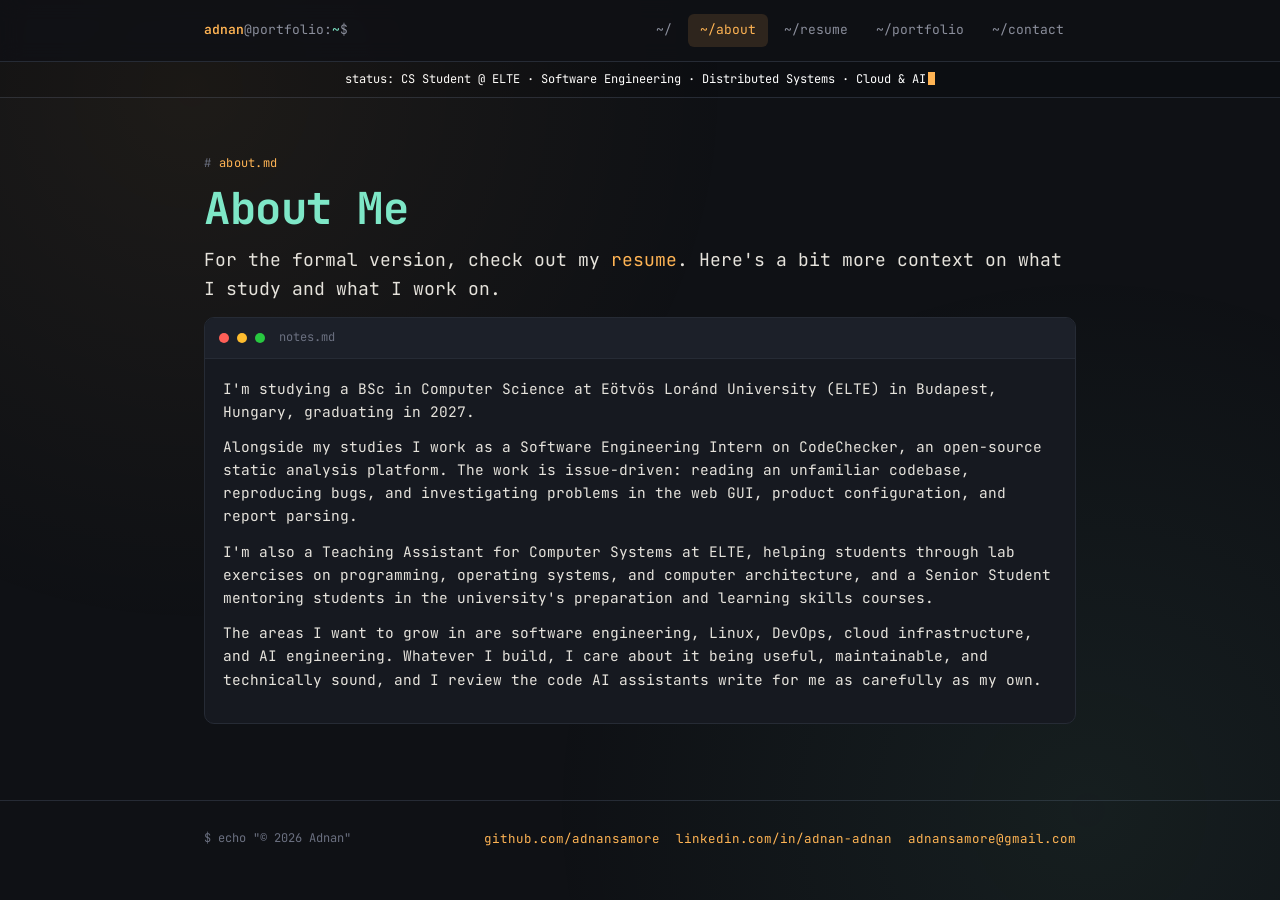
==== about.html @ 3733942b "updated portfolio" ====
<!DOCTYPE html>
<html lang="en">
<head>
<meta charset="UTF-8">
<meta name="viewport" content="width=device-width, initial-scale=1.0">
<title>About | Adnan</title>
<meta name="description" content="Adnan, Computer Science student at ELTE in Budapest and software developer interested in software engineering, DevOps, cloud infrastructure and AI engineering.">
<meta name="author" content="Adnan">
<meta name="theme-color" content="#0f1115">
<meta property="og:type" content="website">
<meta property="og:title" content="About | Adnan">
<meta property="og:description" content="Adnan, Computer Science student at ELTE in Budapest and software developer interested in software engineering, DevOps, cloud infrastructure and AI engineering.">
<meta name="twitter:card" content="summary">
<meta name="twitter:title" content="About | Adnan">
<meta name="twitter:description" content="Adnan, Computer Science student at ELTE in Budapest and software developer interested in software engineering, DevOps, cloud infrastructure and AI engineering.">
<link rel="icon" type="image/svg+xml" href="data:image/svg+xml,%3Csvg xmlns='http://www.w3.org/2000/svg' viewBox='0 0 32 32'%3E%3Crect width='32' height='32' rx='6' fill='%230f1115'/%3E%3Cpath d='M8 10l6 6-6 6' fill='none' stroke='%237ee7c7' stroke-width='2.6' stroke-linecap='round' stroke-linejoin='round'/%3E%3Crect x='16' y='20' width='9' height='2.6' rx='1' fill='%23ffb454'/%3E%3C/svg%3E">
<link rel="preconnect" href="https://fonts.googleapis.com">
<link rel="preconnect" href="https://fonts.gstatic.com" crossorigin>
<link href="https://fonts.googleapis.com/css2?family=JetBrains+Mono:wght@400;500;600;700&display=swap" rel="stylesheet">
<link rel="stylesheet" href="assets/css/styles.css">
</head>
<body>

<a class="skip-link" href="#main">skip to content</a>

<header class="shellbar">
  <div class="shellbar-inner">
    <a class="prompt" href="index.html" aria-label="Adnan, home"><b>adnan</b>@portfolio:<span style="color:var(--accent-2)">~</span>$</a>
    <button class="navtoggle" type="button" aria-label="Toggle navigation" aria-expanded="false" aria-controls="site-nav">menu</button>
    <nav class="navlinks" id="site-nav" aria-label="Main"><a href="index.html">~/</a><a href="about.html" class="active" aria-current="page">~/about</a><a href="resume.html">~/resume</a><a href="portfolio.html">~/portfolio</a><a href="contact.html">~/contact</a></nav>
  </div>
</header>

<div class="ribbon">status: CS Student @ ELTE · Software Engineering · Distributed Systems · Cloud & AI<span class="cursor" aria-hidden="true"></span></div>

<main id="main">
<section style="padding-top:56px;">
  <div class="wrap">
    <div class="eyebrow">about.md</div>
    <h1 style="color:var(--accent-2);">About Me</h1>
    <p class="lede">For the formal version, check out my <a href="resume.html">resume</a>. Here's a bit more context on what I study and what I work on.</p>

    <div class="term">
      <div class="term-bar" aria-hidden="true">
        <span class="term-dot r"></span><span class="term-dot y"></span><span class="term-dot g"></span>
        <span class="term-title">notes.md</span>
      </div>
      <div class="term-body">
        <p style="color:var(--text)">I'm studying a BSc in Computer Science at Eötvös Loránd University (ELTE) in Budapest, Hungary, graduating in 2027.</p>
        <p style="color:var(--text)">Alongside my studies I work as a Software Engineering Intern on CodeChecker, an open-source static analysis platform. The work is issue-driven: reading an unfamiliar codebase, reproducing bugs, and investigating problems in the web GUI, product configuration, and report parsing.</p>
        <p style="color:var(--text)">I'm also a Teaching Assistant for Computer Systems at ELTE, helping students through lab exercises on programming, operating systems, and computer architecture, and a Senior Student mentoring students in the university's preparation and learning skills courses.</p>
        <p style="color:var(--text)">The areas I want to grow in are software engineering, Linux, DevOps, cloud infrastructure, and AI engineering. Whatever I build, I care about it being useful, maintainable, and technically sound, and I review the code AI assistants write for me as carefully as my own.</p>
      </div>
    </div>
  </div>
</section>
</main>

<footer>
  <div class="wrap footer-inner">
    <div class="footer-prompt">$ echo "© 2026 Adnan"</div>
    <div class="footer-links">
      <a href="https://github.com/adnansamore" target="_blank" rel="noopener noreferrer">github.com/adnansamore</a>
      <a href="https://www.linkedin.com/in/adnan-adnan-6b332b247/" target="_blank" rel="noopener noreferrer">linkedin.com/in/adnan-adnan</a>
      <a href="mailto:adnansamore@gmail.com">adnansamore@gmail.com</a>
    </div>
  </div>
</footer>

<script src="assets/js/site.js"></script>
</body>
</html>
---- assets/css/styles.css ----
:root{
  --bg:#0f1115;
  --bg-raise:#161920;
  --bg-raise-2:#1c2029;
  --border:#262b35;
  --text:#e6e3dc;
  --text-dim:#8b8f9c;
  --text-dimmer:#6b7080;
  --accent:#ffb454;
  --accent-soft:#ffb45422;
  --accent-2:#7ee7c7;
  --danger:#ff6b6b;
  --yellow:#f0c674;
  --green:#7ee7c7;
  --radius:10px;
  --mono: 'JetBrains Mono', 'SFMono-Regular', Consolas, monospace;
  --sans: 'JetBrains Mono', 'SFMono-Regular', Consolas, monospace;
}
*{box-sizing:border-box;}
html{scroll-behavior:smooth;}
body{
  margin:0;
  background:var(--bg);
  color:var(--text);
  font-family:var(--sans);
  line-height:1.6;
  -webkit-font-smoothing:antialiased;
}
body::before{
  content:"";
  position:fixed; inset:0;
  background-image:
    radial-gradient(circle at 15% 10%, #ffb45410 0%, transparent 40%),
    radial-gradient(circle at 85% 90%, #7ee7c710 0%, transparent 40%);
  pointer-events:none;
  z-index:0;
}
a{color:var(--accent); text-decoration:none;}
a:hover{text-decoration:underline;}
a:focus-visible, button:focus-visible, summary:focus-visible{outline:2px solid var(--accent); outline-offset:3px; border-radius:4px;}
::selection{background:var(--accent); color:#0f1115;}

.wrap{max-width:920px; margin:0 auto; padding:0 24px; position:relative; z-index:1;}

/* ---- shell bar (nav) ---- */
.shellbar{
  position:sticky; top:0; z-index:50;
  background:rgba(15,17,21,0.88);
  backdrop-filter:blur(10px);
  border-bottom:1px solid var(--border);
}
.shellbar-inner{
  max-width:920px; margin:0 auto; padding:14px 24px;
  display:flex; align-items:center; justify-content:space-between; gap:16px;
}
.prompt{
  font-family:var(--mono); font-size:13px; color:var(--text-dim);
  white-space:nowrap;
}
.prompt b{color:var(--accent); font-weight:600;}
.navlinks{display:flex; gap:4px; flex-wrap:wrap;}
.navlinks a{
  font-family:var(--mono); font-size:13px; color:var(--text-dim);
  padding:6px 12px; border-radius:6px; transition:all .15s ease;
}
.navlinks a:hover{color:var(--text); background:var(--bg-raise); text-decoration:none;}
.navlinks a.active{color:var(--accent); background:var(--accent-soft);}
.navtoggle{display:none; background:none; border:1px solid var(--border); color:var(--text); border-radius:6px; padding:6px 10px; font-family:var(--mono); cursor:pointer;}

/* ---- status ribbon ---- */
.ribbon{
  font-family:var(--mono); font-size:12px; color:#ffffff;
  text-align:center; padding:8px 16px; border-bottom:1px solid var(--border);
  background:#0c0e12;
}
.cursor{display:inline-block; width:7px; height:13px; background:var(--accent); margin-left:2px; vertical-align:-2px; animation:blink 1s steps(1) infinite;}
@keyframes blink{50%{opacity:0;}}

section{padding:56px 0;}
section + section{border-top:1px solid var(--border);}
.eyebrow{
  font-family:var(--mono); font-size:12px; color:var(--accent);
  text-transform:lowercase; letter-spacing:.02em; margin:0 0 10px;
  display:flex; align-items:center; gap:8px;
}
.eyebrow::before{content:"#"; color:var(--text-dimmer);}
h1,h2,h3{font-family:var(--sans); font-weight:700; letter-spacing:-0.01em; margin:0 0 12px;}
h1{font-size:clamp(28px,5vw,44px); line-height:1.15;}
h2{font-size:clamp(22px,3.4vw,28px);}
h3{font-size:17px; font-family:var(--mono); font-weight:600;}
p{color:var(--text-dim); margin:0 0 14px;}
.lede{font-size:18px; color:var(--text);}

/* ---- hero ---- */
.hero{padding:64px 0 48px; border-top:none;}
.hero-solo{max-width:640px;}
.badges{list-style:none; padding:0; margin:22px 0 28px; display:flex; flex-direction:column; gap:10px;}
.badges li{font-size:14.5px; color:var(--text-dim); display:flex; gap:10px; align-items:flex-start;}
.badges li span.ico{flex-shrink:0;}
.cta-row{display:flex; gap:12px; flex-wrap:wrap;}
.btn{
  font-family:var(--mono); font-size:13px; font-weight:600;
  padding:11px 20px; border-radius:8px; border:1px solid var(--border);
  color:var(--text); transition:all .15s ease; display:inline-block;
}
.btn:hover{text-decoration:none; border-color:var(--accent); color:var(--accent);}
.btn.primary{background:var(--accent); color:#14120c; border-color:var(--accent);}
.btn.primary:hover{color:#14120c; opacity:.88;}
.btn.primary.green{
  background:var(--accent-2);
  border-color:var(--accent-2);
  color:#14120c;
}
.btn.primary.green:hover{
  color:#14120c;
  opacity:.88;
}

/* ---- terminal window ---- */
.term{
  background:var(--bg-raise); border:1px solid var(--border); border-radius:10px;
  overflow:hidden; margin-bottom:20px;
}
.term-bar{
  display:flex; align-items:center; gap:8px; padding:10px 14px;
  background:var(--bg-raise-2); border-bottom:1px solid var(--border);
}
.term-dot{width:10px; height:10px; border-radius:50%;}
.term-dot.r{background:#ff5f57;} .term-dot.y{background:#febc2e;} .term-dot.g{background:#28c840;}
.term-title{font-family:var(--mono); font-size:12px; color:var(--text-dimmer); margin-left:6px;}
.term-body{padding:18px 18px 20px;}
.term-cmd{font-family:var(--mono); font-size:13px; color:var(--accent-2); margin-bottom:10px;}
.term-cmd::before{content:"$ "; color:var(--text-dimmer);}
.term h3{margin-bottom:8px;}
.term p{margin-bottom:12px; font-size:14.5px;}
.term ul{margin:0 0 14px; padding-left:18px; color:var(--text-dim); font-size:14px;}
.term ul li{margin-bottom:6px;}
.tags{display:flex; flex-wrap:wrap; gap:8px;}
.tag{
  font-family:var(--mono); font-size:11.5px; color:var(--text-dim);
  background:var(--bg); border:1px solid var(--border); border-radius:6px; padding:4px 9px;
}
.tag::before{content:"--"; color:var(--text-dimmer);}
.term-links{margin-top:14px; display:flex; flex-wrap:wrap; gap:8px 16px; font-family:var(--mono); font-size:12.5px;}
.badge-note{
  display:inline-block; font-family:var(--mono); font-size:11px; color:var(--yellow);
  border:1px solid #f0c67440; background:#f0c67412; border-radius:5px; padding:2px 8px; margin-bottom:10px;
}

/* ---- resume ---- */
.entry{margin-bottom:34px;}
.entry-head{display:flex; justify-content:space-between; align-items:baseline; gap:16px; flex-wrap:wrap; margin-bottom:4px;}
.entry-role{font-weight:700; font-size:16px;}
.entry-date{font-family:var(--mono); font-size:12.5px; color:var(--text-dimmer); white-space:nowrap;}
.entry-org{font-family:var(--mono); font-size:13px; color:var(--accent-2); margin-bottom:10px;}
.entry ul{margin:0; padding-left:18px; color:var(--text-dim); font-size:14.5px;}
.entry ul li{margin-bottom:7px;}

.skillgrid{display:grid; grid-template-columns:repeat(auto-fit,minmax(240px,1fr)); gap:18px;}
.skillcat{background:var(--bg-raise); border:1px solid var(--border); border-radius:10px; padding:16px 18px;}
.skillcat h3{color:var(--accent); margin-bottom:10px; font-size:13px;}
.skillcat .tags{gap:6px;}

/* ---- research / articles ---- */
.note-card{background:var(--bg-raise); border:1px solid var(--border); border-radius:10px; padding:22px 24px; margin-bottom:18px;}
.note-meta{font-family:var(--mono); font-size:11.5px; color:var(--text-dimmer); margin-bottom:8px;}
.note-card p{font-size:14.5px;}
.note-card blockquote{margin:14px 0; padding-left:14px; border-left:2px solid var(--accent); color:var(--text-dim); font-size:14px; font-style:italic;}

/* ---- contact ---- */
.contact-grid{display:grid; grid-template-columns:repeat(auto-fit,minmax(220px,1fr)); gap:16px; margin-top:24px;}
.contact-card{
  background:var(--bg-raise); border:1px solid var(--border); border-radius:10px;
  padding:18px 20px; transition:border-color .15s ease;
}
.contact-card:hover{border-color:var(--accent);}
.contact-card .k{font-family:var(--mono); font-size:11px; color:var(--text-dimmer); margin-bottom:6px;}
.contact-card .v{font-family:var(--mono); font-size:14px; color:var(--text); word-break:break-word;}
.contact-card a.v{color:var(--text);}
.contact-card a.v:hover{color:var(--accent);}

footer{border-top:1px solid var(--border); padding:28px 0; margin-top:0;}
.footer-inner{display:flex; justify-content:space-between; align-items:center; flex-wrap:wrap; gap:12px;}
.footer-prompt{font-family:var(--mono); font-size:12px; color:var(--text-dimmer);}
.footer-links{display:flex; flex-wrap:wrap; gap:8px 16px; font-family:var(--mono); font-size:12.5px;}

/* ---- accessibility helpers ---- */
.skip-link{
  position:absolute; left:16px; top:-48px; z-index:100;
  background:var(--accent); color:#14120c; font-family:var(--mono); font-size:13px; font-weight:600;
  padding:8px 14px; border-radius:6px; transition:top .15s ease;
}
.skip-link:focus{top:12px; text-decoration:none;}
.navtoggle:hover{border-color:var(--accent); color:var(--accent);}
.contact-card:focus-within{border-color:var(--accent);}

/* ---- experience extras ---- */
.entry-meta{font-family:var(--mono); font-size:12px; color:var(--text-dimmer); margin:-6px 0 12px;}
.entry-org a{color:var(--accent-2);}
.entry .tags{margin-top:12px;}
.entry-refs{margin:12px 0 0; font-family:var(--mono); font-size:12.5px; color:var(--text-dimmer);}
.entry-refs a{margin-right:14px; white-space:nowrap;}

/* ---- empty state ---- */
.term-empty{font-family:var(--mono); font-size:13.5px; color:var(--text-dim);}
.term-empty .muted{color:var(--text-dimmer);}

@media (max-width:720px){
  .navlinks{
    display:none; position:absolute; top:100%; left:0; right:0;
    background:var(--bg-raise); border-bottom:1px solid var(--border);
    flex-direction:column; padding:8px; gap:2px;
  }
  .navlinks.open{display:flex;}
  .navtoggle{display:block;}
  .shellbar-inner{position:relative;}
  .wrap, .shellbar-inner{padding-left:16px; padding-right:16px;}
  .hero{padding:48px 0 36px;}
  section{padding:44px 0;}
  .lede{font-size:16px;}
  .footer-inner{flex-direction:column; align-items:flex-start;}
}
@media (prefers-reduced-motion: reduce){
  .cursor{animation:none;}
  *{transition:none !important;}
  html{scroll-behavior:auto;}
}

/* prompt doubles as the home link */
a.prompt{color:var(--text-dim);}
a.prompt:hover{text-decoration:none; color:var(--text);}
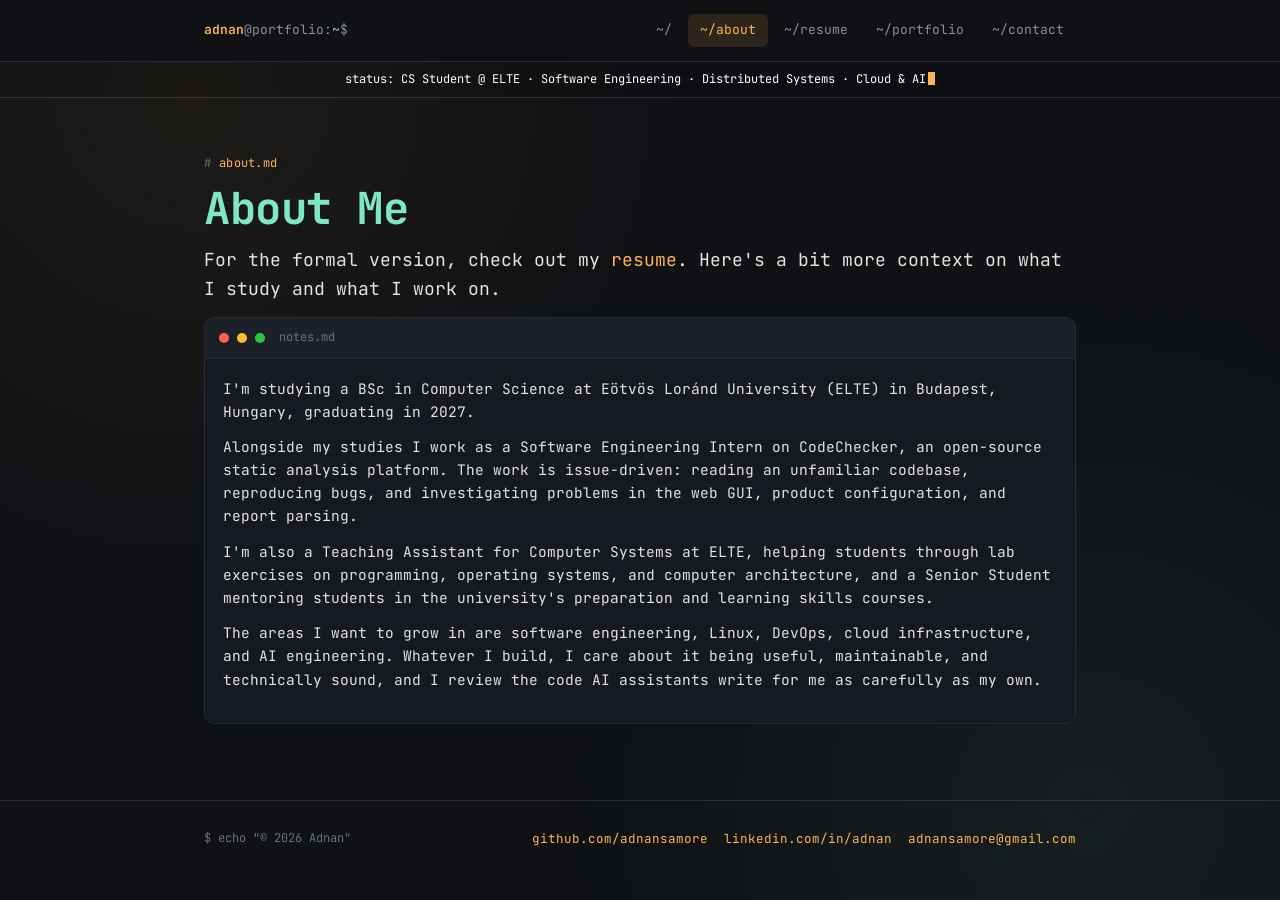
==== commit b64095a8: "fix: footer" ====
--- a/about.html
+++ b/about.html
@@ -61,7 +61,7 @@
     <div class="footer-prompt">$ echo "© 2026 Adnan"</div>
     <div class="footer-links">
       <a href="https://github.com/adnansamore" target="_blank" rel="noopener noreferrer">github.com/adnansamore</a>
-      <a href="https://www.linkedin.com/in/adnan-adnan-6b332b247/" target="_blank" rel="noopener noreferrer">linkedin.com/in/adnan-adnan</a>
+      <a href="https://www.linkedin.com/in/adnan-6b332b247/" target="_blank" rel="noopener noreferrer">linkedin.com/in/adnan</a>
       <a href="mailto:adnansamore@gmail.com">adnansamore@gmail.com</a>
     </div>
   </div>
